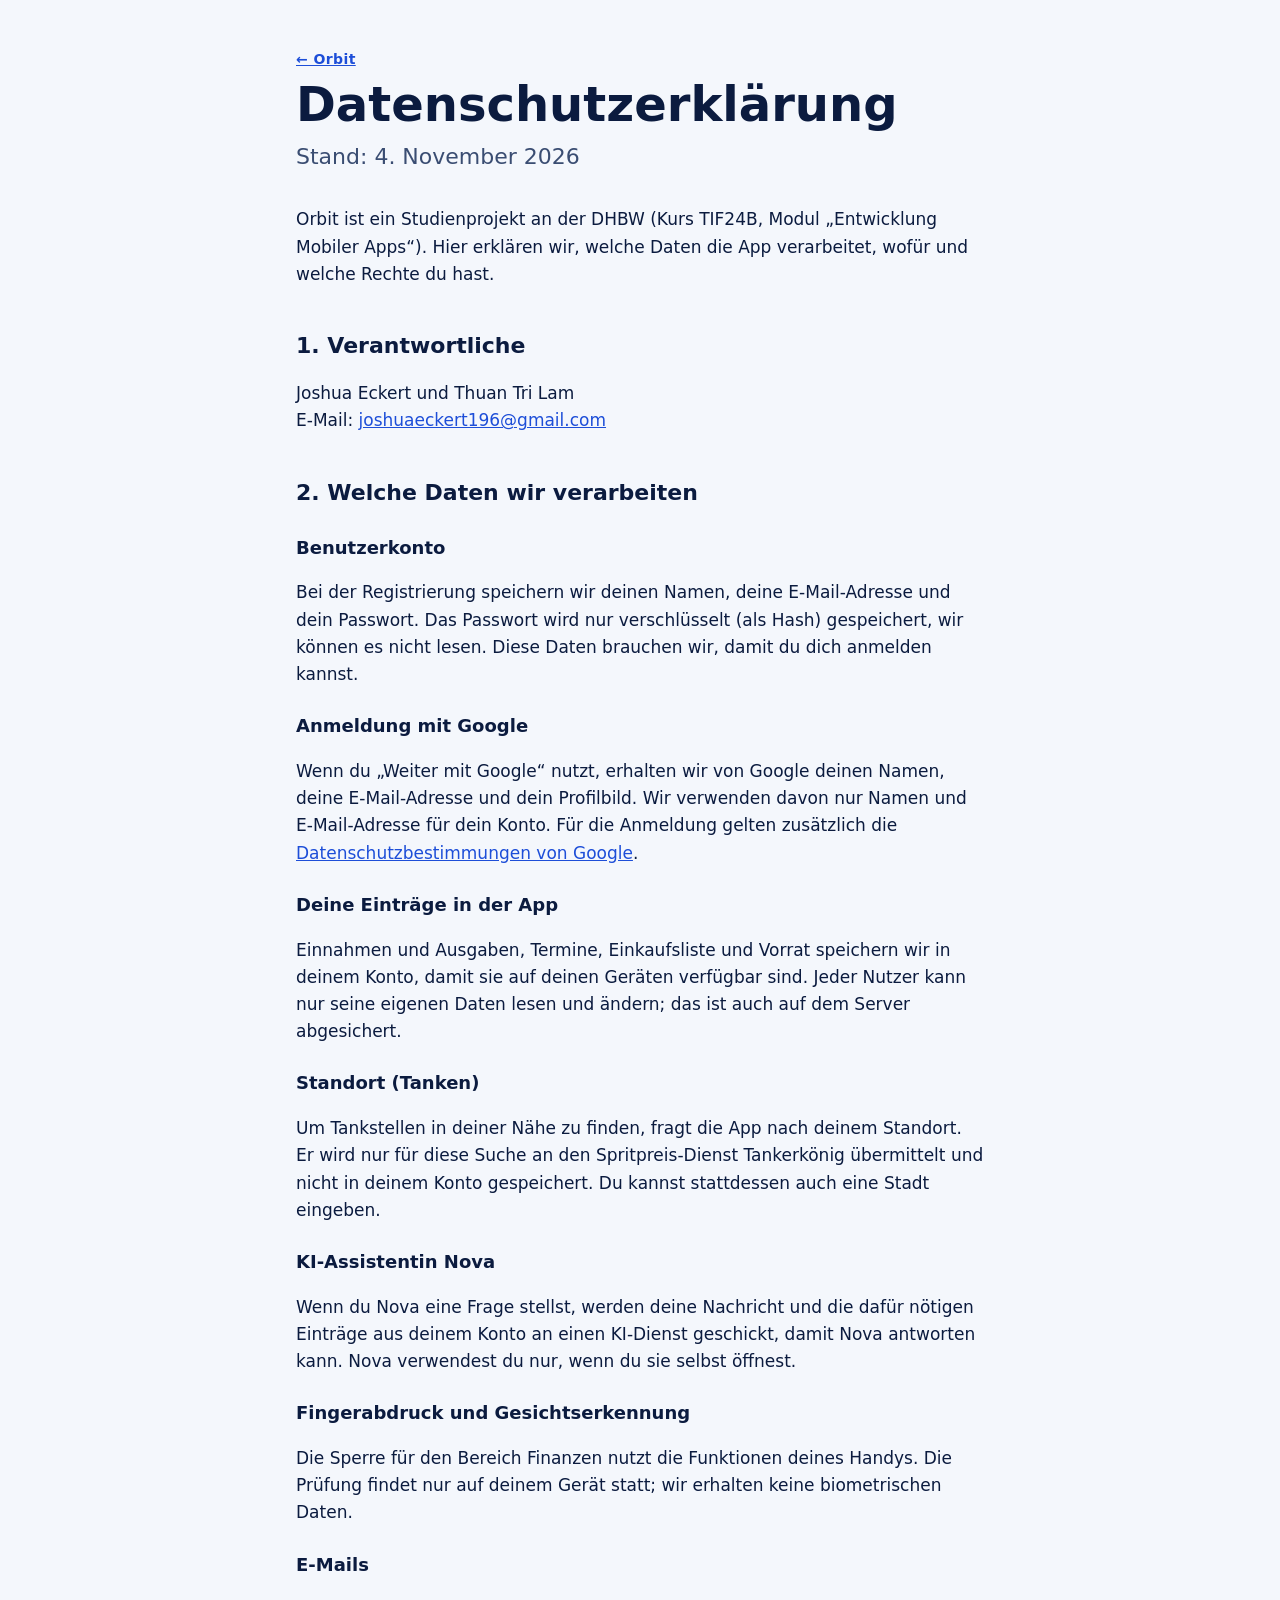
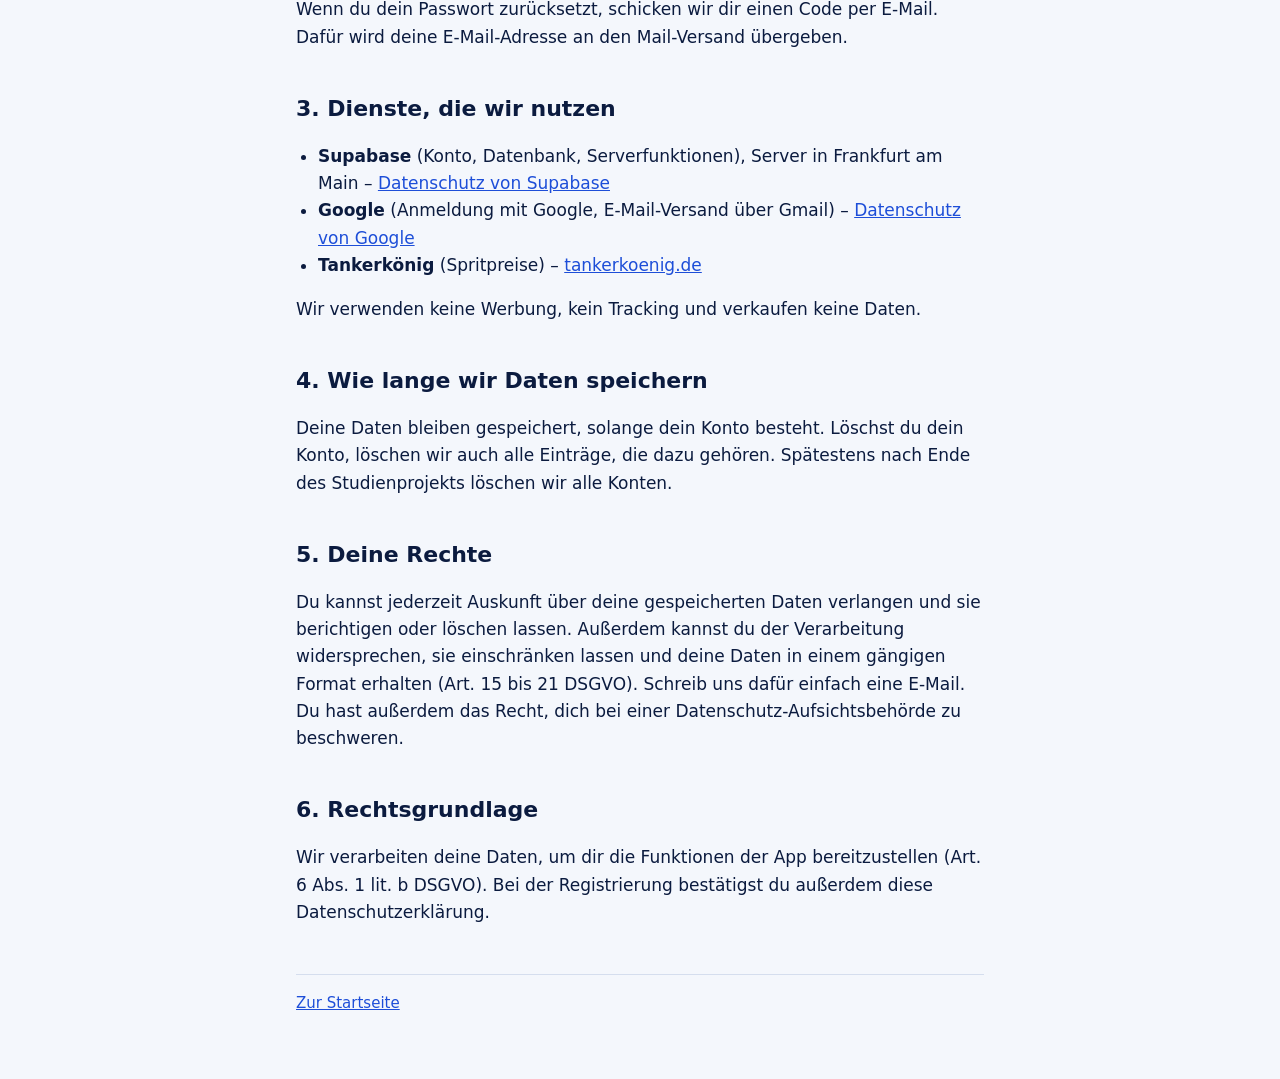
==== datenschutz.html @ d31df5cc "Add files via upload" ====
<!doctype html>
<html lang="de">
<head>
<meta charset="utf-8">
<meta name="viewport" content="width=device-width, initial-scale=1">
<title>Datenschutzerklärung – Orbit</title>
<meta name="description" content="Welche Daten die App Orbit verarbeitet und welche Rechte du hast.">
<link rel="stylesheet" href="style.css">
</head>
<body>
<main>
  <p class="eyebrow"><a href="index.html">← Orbit</a></p>
  <h1>Datenschutzerklärung</h1>
  <p class="lead">Stand: 4. November 2026</p>

  <p>
    Orbit ist ein Studienprojekt an der DHBW (Kurs TIF24B, Modul „Entwicklung
    Mobiler Apps“). Hier erklären wir, welche Daten die App verarbeitet, wofür
    und welche Rechte du hast.
  </p>

  <h2>1. Verantwortliche</h2>
  <p>
    Joshua Eckert und Thuan Tri Lam<br>
    E-Mail: <a href="mailto:joshuaeckert196@gmail.com">joshuaeckert196@gmail.com</a>
  </p>

  <h2>2. Welche Daten wir verarbeiten</h2>

  <h3>Benutzerkonto</h3>
  <p>
    Bei der Registrierung speichern wir deinen Namen, deine E-Mail-Adresse und
    dein Passwort. Das Passwort wird nur verschlüsselt (als Hash) gespeichert,
    wir können es nicht lesen. Diese Daten brauchen wir, damit du dich anmelden
    kannst.
  </p>

  <h3>Anmeldung mit Google</h3>
  <p>
    Wenn du „Weiter mit Google“ nutzt, erhalten wir von Google deinen Namen,
    deine E-Mail-Adresse und dein Profilbild. Wir verwenden davon nur Namen und
    E-Mail-Adresse für dein Konto. Für die Anmeldung gelten zusätzlich die
    <a href="https://policies.google.com/privacy">Datenschutzbestimmungen von Google</a>.
  </p>

  <h3>Deine Einträge in der App</h3>
  <p>
    Einnahmen und Ausgaben, Termine, Einkaufsliste und Vorrat speichern wir in
    deinem Konto, damit sie auf deinen Geräten verfügbar sind. Jeder Nutzer kann
    nur seine eigenen Daten lesen und ändern; das ist auch auf dem Server
    abgesichert.
  </p>

  <h3>Standort (Tanken)</h3>
  <p>
    Um Tankstellen in deiner Nähe zu finden, fragt die App nach deinem
    Standort. Er wird nur für diese Suche an den Spritpreis-Dienst
    Tankerkönig übermittelt und nicht in deinem Konto gespeichert. Du kannst
    stattdessen auch eine Stadt eingeben.
  </p>

  <h3>KI-Assistentin Nova</h3>
  <p>
    Wenn du Nova eine Frage stellst, werden deine Nachricht und die dafür
    nötigen Einträge aus deinem Konto an einen KI-Dienst geschickt, damit Nova
    antworten kann. Nova verwendest du nur, wenn du sie selbst öffnest.
  </p>

  <h3>Fingerabdruck und Gesichtserkennung</h3>
  <p>
    Die Sperre für den Bereich Finanzen nutzt die Funktionen deines Handys.
    Die Prüfung findet nur auf deinem Gerät statt; wir erhalten keine
    biometrischen Daten.
  </p>

  <h3>E-Mails</h3>
  <p>
    Wenn du dein Passwort zurücksetzt, schicken wir dir einen Code per E-Mail.
    Dafür wird deine E-Mail-Adresse an den Mail-Versand übergeben.
  </p>

  <h2>3. Dienste, die wir nutzen</h2>
  <ul>
    <li>
      <strong>Supabase</strong> (Konto, Datenbank, Serverfunktionen), Server in
      Frankfurt am Main –
      <a href="https://supabase.com/privacy">Datenschutz von Supabase</a>
    </li>
    <li>
      <strong>Google</strong> (Anmeldung mit Google, E-Mail-Versand über
      Gmail) –
      <a href="https://policies.google.com/privacy">Datenschutz von Google</a>
    </li>
    <li>
      <strong>Tankerkönig</strong> (Spritpreise) –
      <a href="https://creativecommons.tankerkoenig.de/">tankerkoenig.de</a>
    </li>
  </ul>
  <p>
    Wir verwenden keine Werbung, kein Tracking und verkaufen keine Daten.
  </p>

  <h2>4. Wie lange wir Daten speichern</h2>
  <p>
    Deine Daten bleiben gespeichert, solange dein Konto besteht. Löschst du
    dein Konto, löschen wir auch alle Einträge, die dazu gehören. Spätestens
    nach Ende des Studienprojekts löschen wir alle Konten.
  </p>

  <h2>5. Deine Rechte</h2>
  <p>
    Du kannst jederzeit Auskunft über deine gespeicherten Daten verlangen und
    sie berichtigen oder löschen lassen. Außerdem kannst du der Verarbeitung
    widersprechen, sie einschränken lassen und deine Daten in einem gängigen
    Format erhalten (Art. 15 bis 21 DSGVO). Schreib uns dafür einfach eine
    E-Mail. Du hast außerdem das Recht, dich bei einer
    Datenschutz-Aufsichtsbehörde zu beschweren.
  </p>

  <h2>6. Rechtsgrundlage</h2>
  <p>
    Wir verarbeiten deine Daten, um dir die Funktionen der App bereitzustellen
    (Art. 6 Abs. 1 lit. b DSGVO). Bei der Registrierung bestätigst du außerdem
    diese Datenschutzerklärung.
  </p>

  <footer>
    <a href="index.html">Zur Startseite</a>
  </footer>
</main>
</body>
</html>
---- style.css ----
:root {
  --bg: #f4f7fc;
  --text: #0b1b3f;
  --soft: #3a4d72;
  --accent: #1d4ed8;
  --line: #d5deee;
}

@media (prefers-color-scheme: dark) {
  :root {
    --bg: #050b18;
    --text: #f2f7ff;
    --soft: #c7d6f2;
    --accent: #8fbfff;
    --line: #23314f;
  }
}

* {
  box-sizing: border-box;
}

body {
  margin: 0;
  background: var(--bg);
  color: var(--text);
  font-family: system-ui, -apple-system, "Segoe UI", Roboto, sans-serif;
  font-size: 17px;
  line-height: 1.6;
}

main {
  max-width: 720px;
  margin: 0 auto;
  padding: 48px 16px 64px;
}

h1 {
  margin: 0;
  font-size: 48px;
  line-height: 1.1;
}

h2 {
  margin: 40px 0 8px;
  font-size: 22px;
}

h3 {
  margin: 24px 0 4px;
  font-size: 18px;
}

.eyebrow {
  margin: 0 0 8px;
  color: var(--soft);
  font-size: 14px;
  font-weight: 600;
  letter-spacing: 0.4px;
}

.lead {
  margin: 8px 0 32px;
  color: var(--soft);
  font-size: 22px;
}

a {
  color: var(--accent);
}

ul {
  padding-left: 22px;
}

footer {
  margin-top: 48px;
  padding-top: 16px;
  border-top: 1px solid var(--line);
  color: var(--soft);
  font-size: 15px;
}
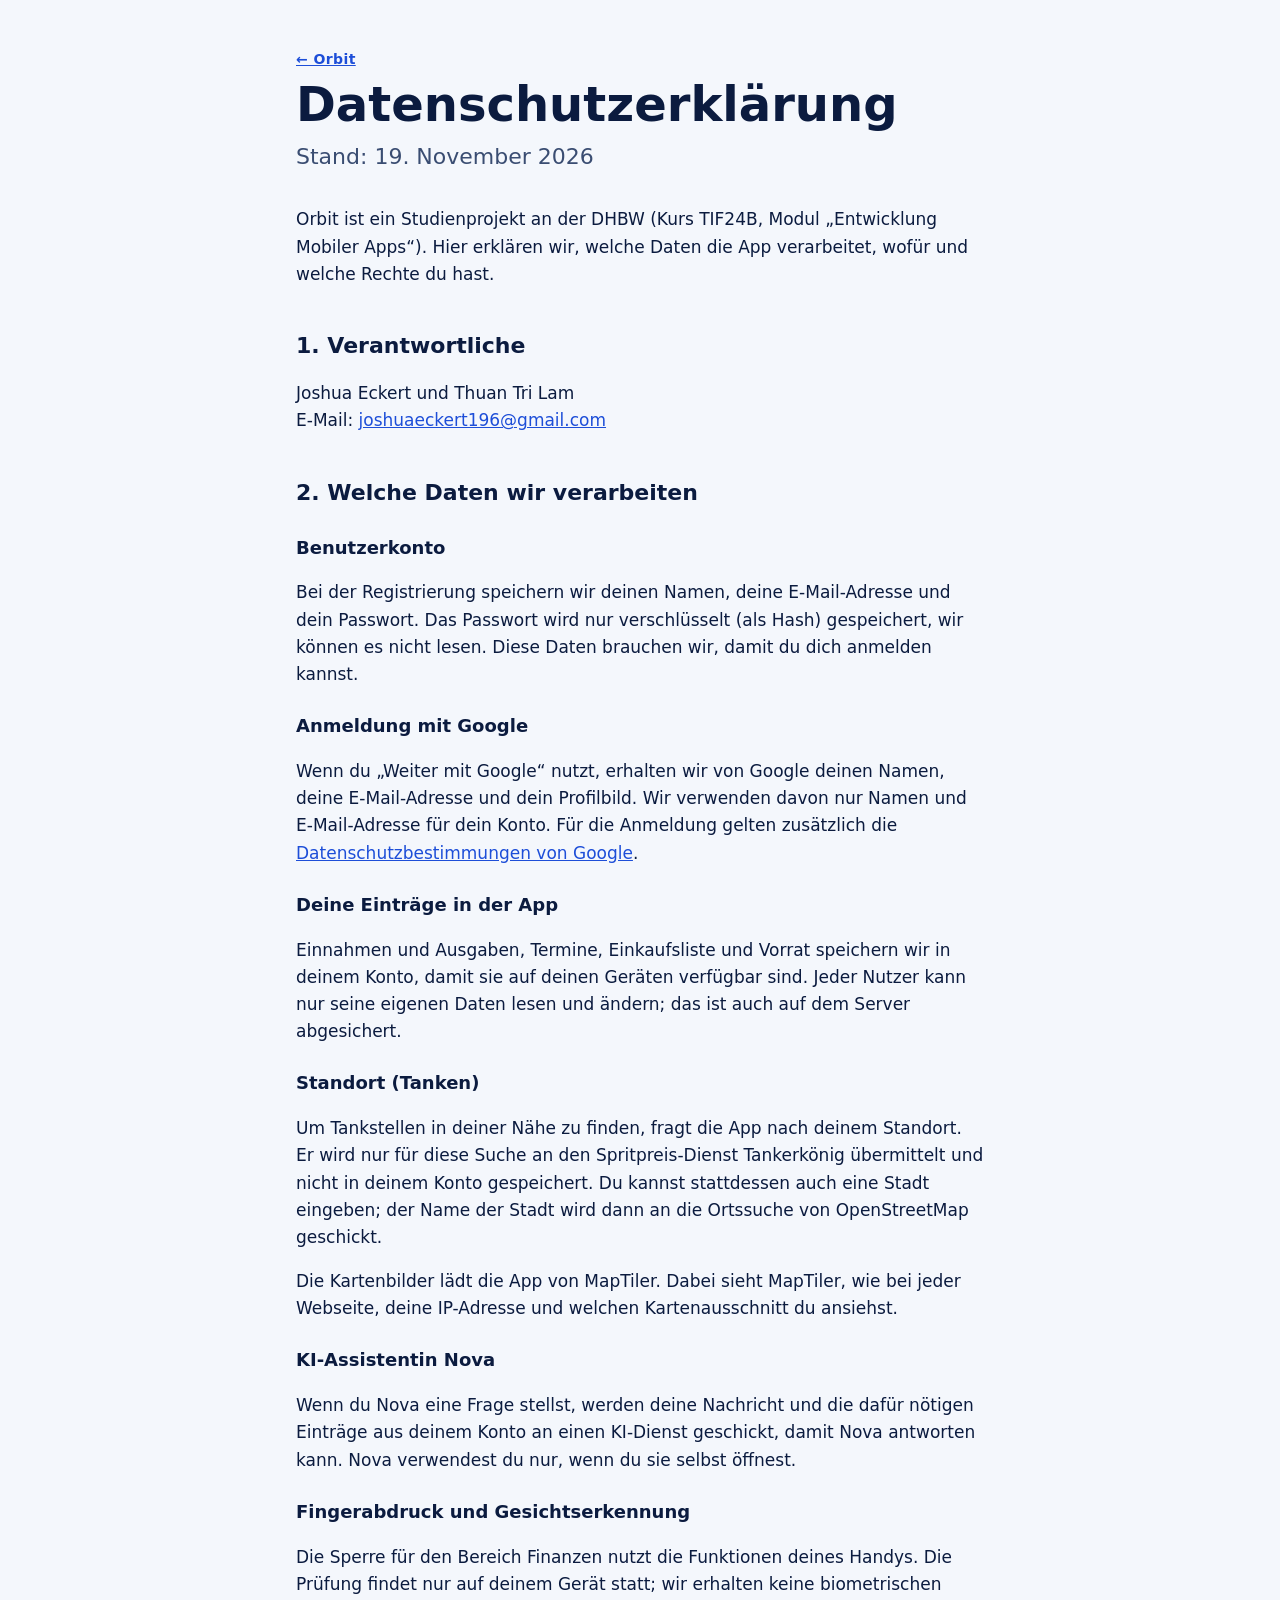
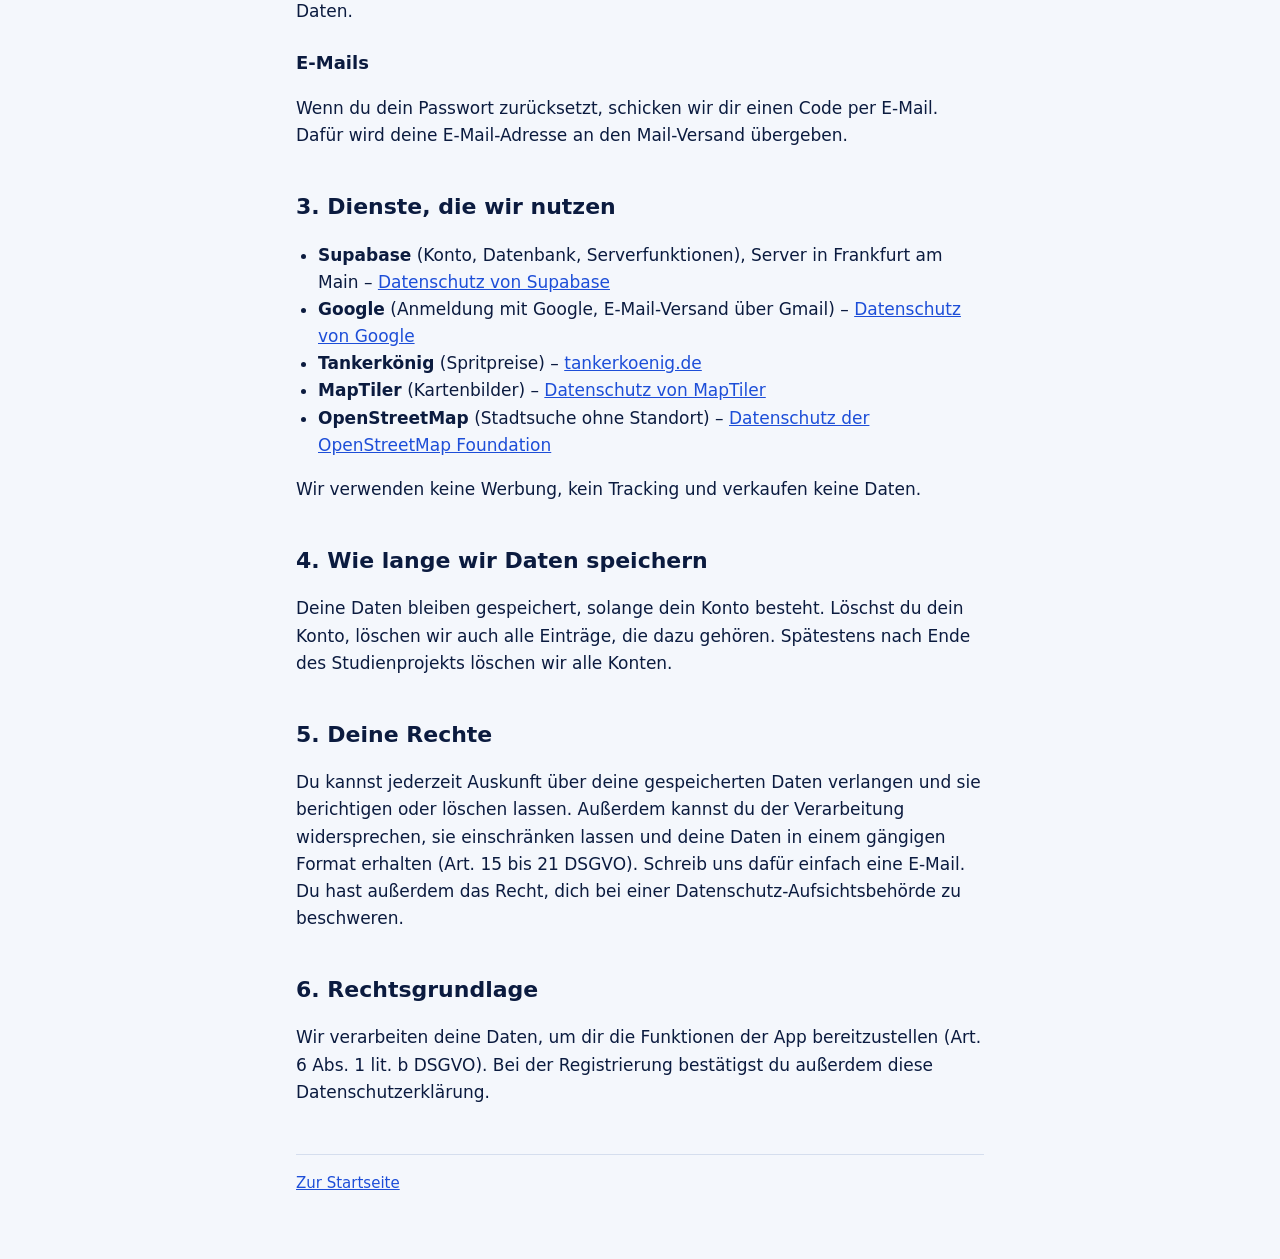
==== commit 5b6a7de5: "Add files via upload Add maps and town search to the privacy policy" ====
--- a/datenschutz.html
+++ b/datenschutz.html
@@ -11,7 +11,7 @@
 <main>
   <p class="eyebrow"><a href="index.html">← Orbit</a></p>
   <h1>Datenschutzerklärung</h1>
-  <p class="lead">Stand: 4. November 2026</p>
+  <p class="lead">Stand: 19. November 2026</p>
 
   <p>
     Orbit ist ein Studienprojekt an der DHBW (Kurs TIF24B, Modul „Entwicklung
@@ -56,7 +56,12 @@
     Um Tankstellen in deiner Nähe zu finden, fragt die App nach deinem
     Standort. Er wird nur für diese Suche an den Spritpreis-Dienst
     Tankerkönig übermittelt und nicht in deinem Konto gespeichert. Du kannst
-    stattdessen auch eine Stadt eingeben.
+    stattdessen auch eine Stadt eingeben; der Name der Stadt wird dann an die
+    Ortssuche von OpenStreetMap geschickt.
+  </p>
+  <p>
+    Die Kartenbilder lädt die App von MapTiler. Dabei sieht MapTiler, wie bei
+    jeder Webseite, deine IP-Adresse und welchen Kartenausschnitt du ansiehst.
   </p>
 
   <h3>KI-Assistentin Nova</h3>
@@ -95,6 +100,14 @@
       <strong>Tankerkönig</strong> (Spritpreise) –
       <a href="https://creativecommons.tankerkoenig.de/">tankerkoenig.de</a>
     </li>
+    <li>
+      <strong>MapTiler</strong> (Kartenbilder) –
+      <a href="https://www.maptiler.com/privacy-policy/">Datenschutz von MapTiler</a>
+    </li>
+    <li>
+      <strong>OpenStreetMap</strong> (Stadtsuche ohne Standort) –
+      <a href="https://osmfoundation.org/wiki/Privacy_Policy">Datenschutz der OpenStreetMap Foundation</a>
+    </li>
   </ul>
   <p>
     Wir verwenden keine Werbung, kein Tracking und verkaufen keine Daten.
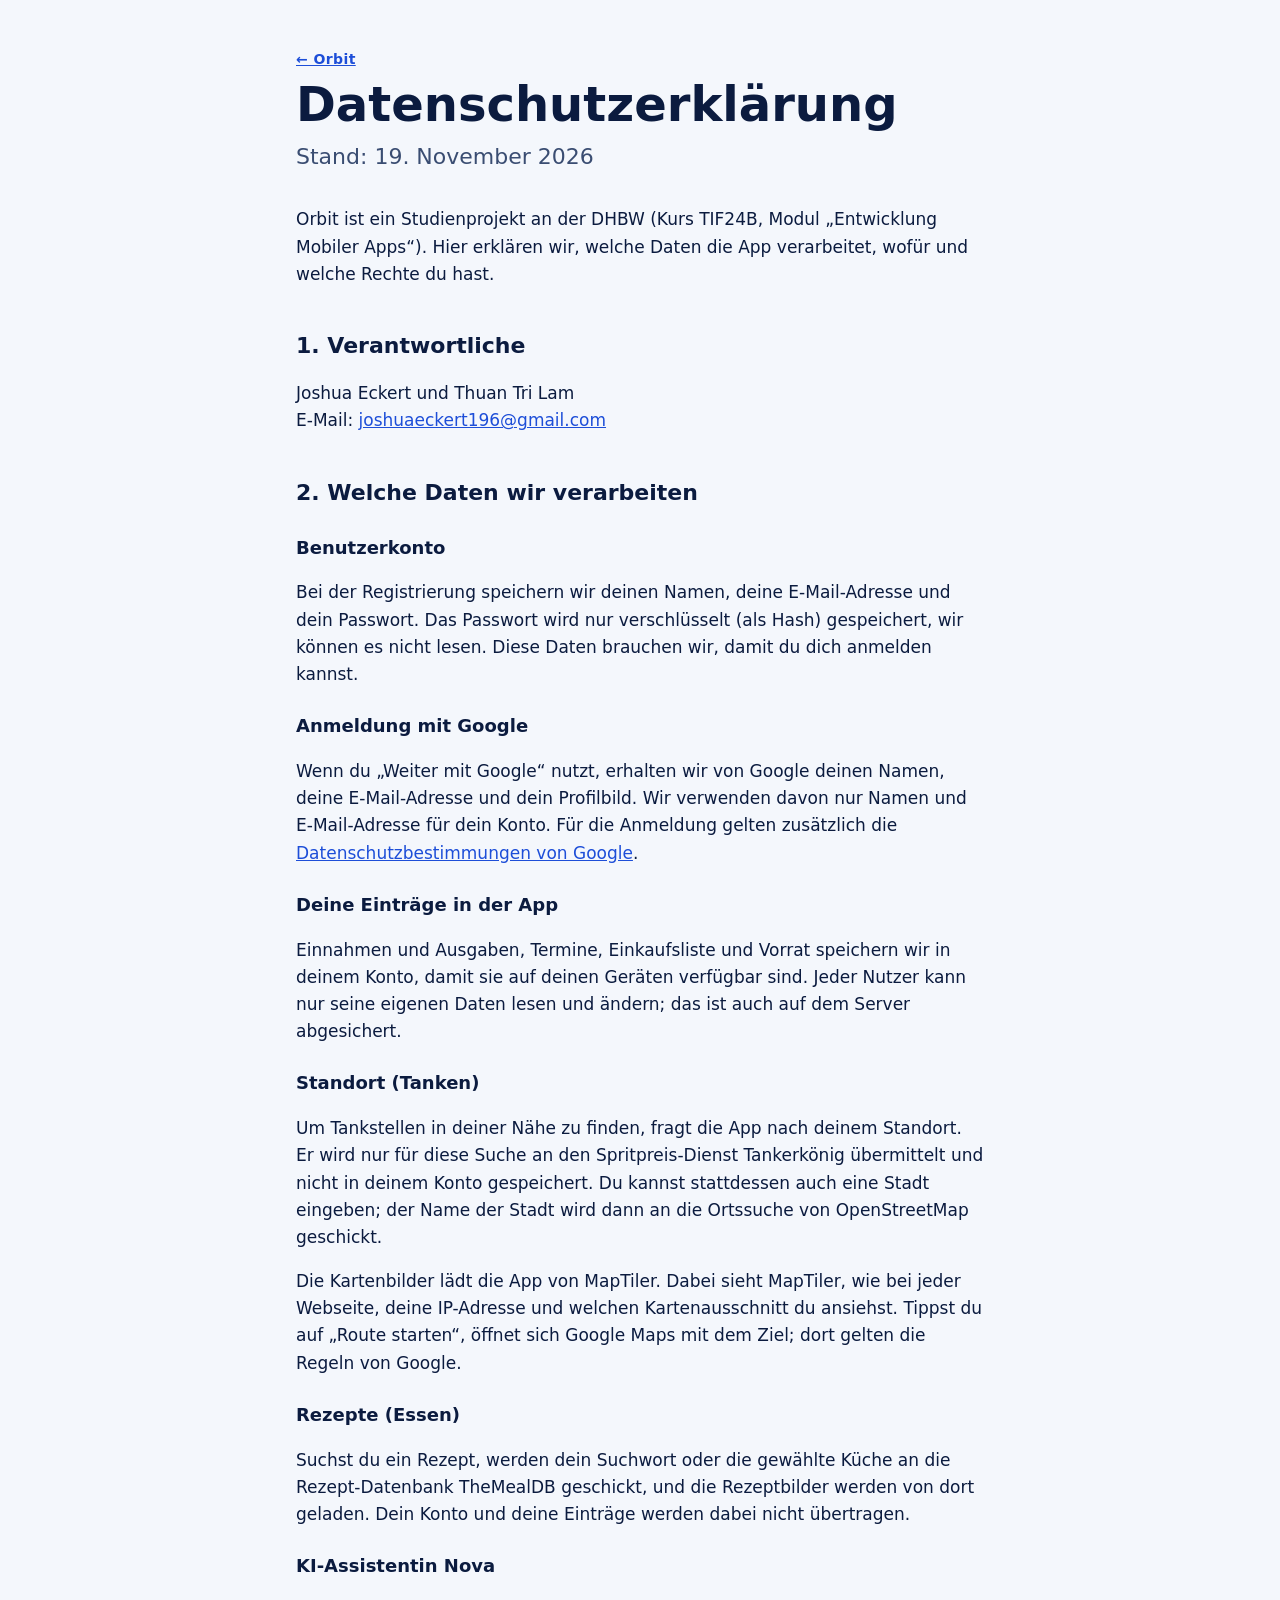
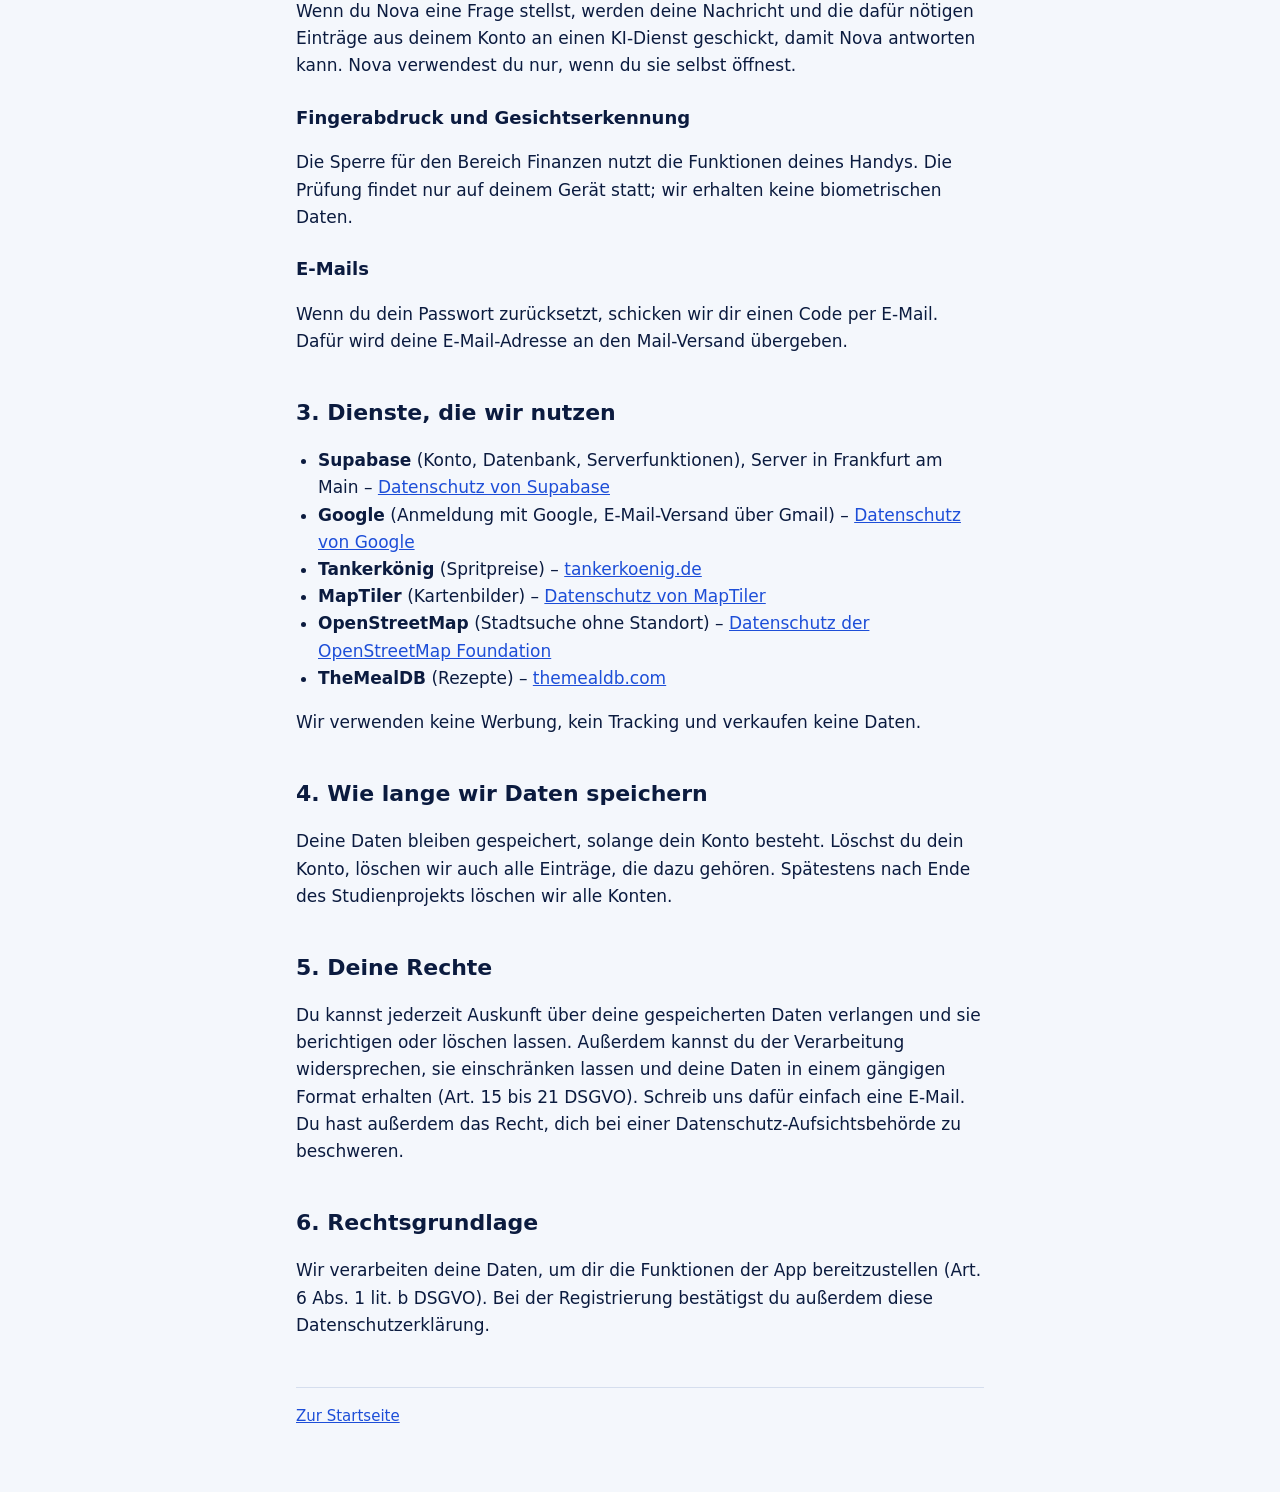
==== commit bbbb7c85: "Add files via upload" ====
--- a/datenschutz.html
+++ b/datenschutz.html
@@ -62,6 +62,16 @@
   <p>
     Die Kartenbilder lädt die App von MapTiler. Dabei sieht MapTiler, wie bei
     jeder Webseite, deine IP-Adresse und welchen Kartenausschnitt du ansiehst.
+    Tippst du auf „Route starten“, öffnet sich Google Maps mit dem Ziel; dort
+    gelten die Regeln von Google.
+  </p>
+
+  <h3>Rezepte (Essen)</h3>
+  <p>
+    Suchst du ein Rezept, werden dein Suchwort oder die gewählte Küche an die
+    Rezept-Datenbank TheMealDB
+    geschickt, und die Rezeptbilder werden von dort geladen. Dein Konto und
+    deine Einträge werden dabei nicht übertragen.
   </p>
 
   <h3>KI-Assistentin Nova</h3>
@@ -108,6 +118,10 @@
       <strong>OpenStreetMap</strong> (Stadtsuche ohne Standort) –
       <a href="https://osmfoundation.org/wiki/Privacy_Policy">Datenschutz der OpenStreetMap Foundation</a>
     </li>
+    <li>
+      <strong>TheMealDB</strong> (Rezepte) –
+      <a href="https://www.themealdb.com/">themealdb.com</a>
+    </li>
   </ul>
   <p>
     Wir verwenden keine Werbung, kein Tracking und verkaufen keine Daten.
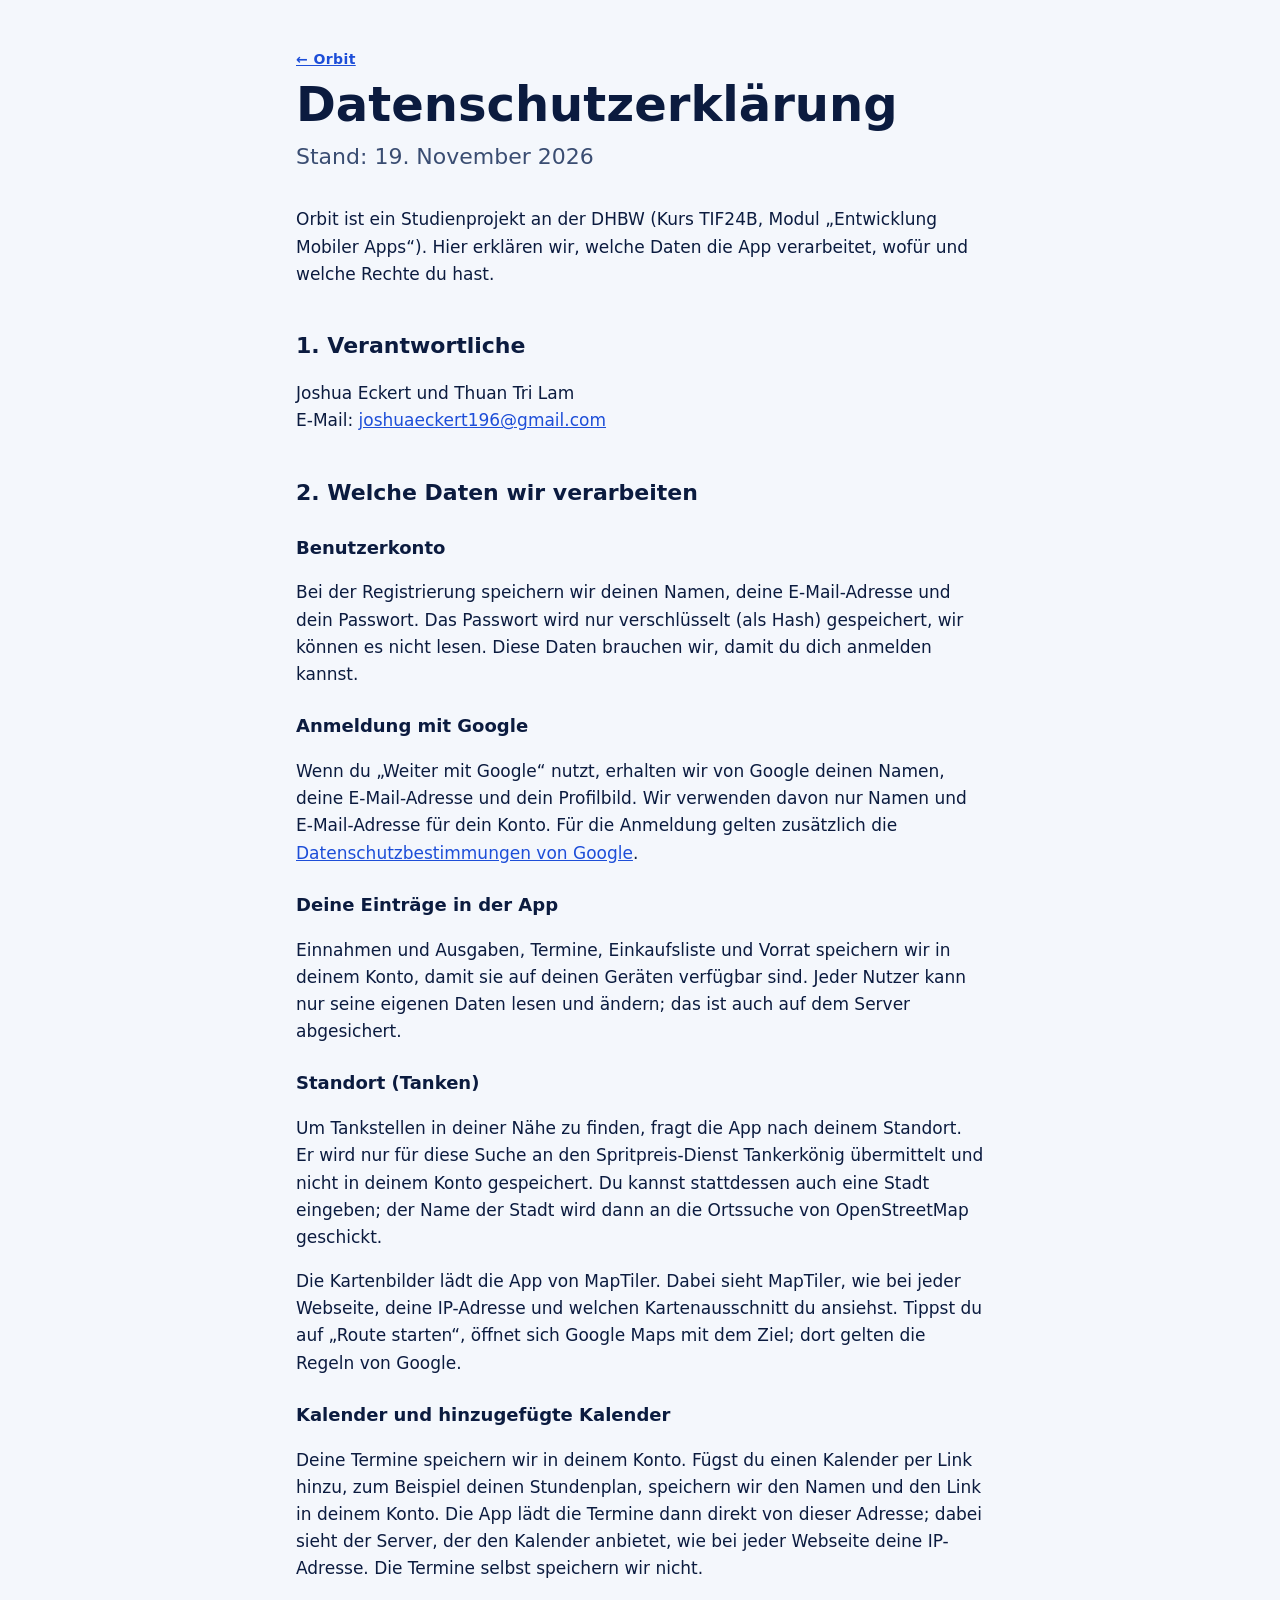
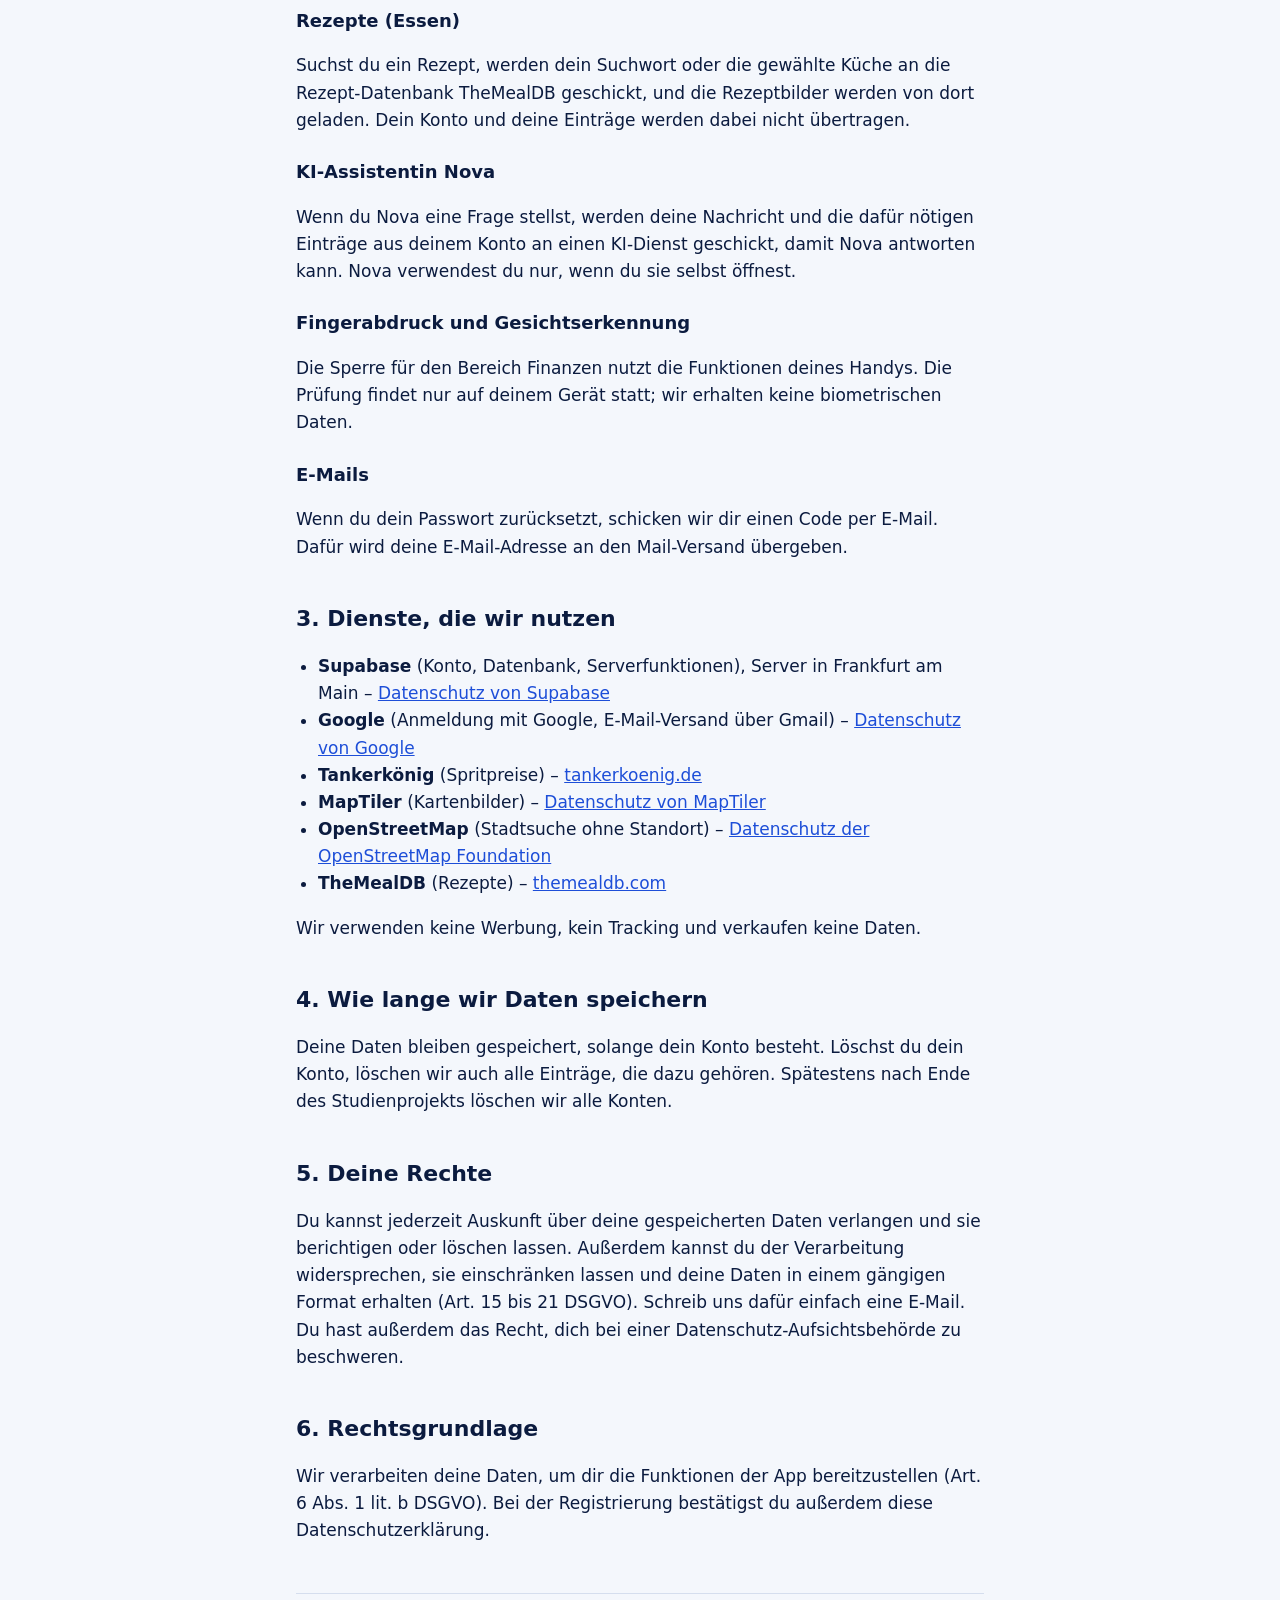
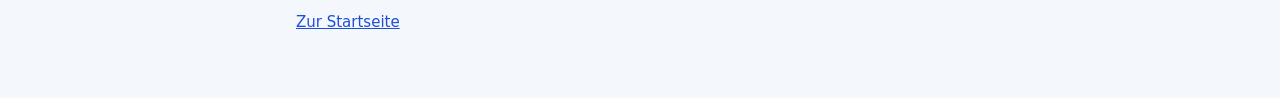
==== commit 76fa4b02: "Add files via upload Kalender und hinzugefügte Kalender" ====
--- a/datenschutz.html
+++ b/datenschutz.html
@@ -64,6 +64,15 @@
     jeder Webseite, deine IP-Adresse und welchen Kartenausschnitt du ansiehst.
     Tippst du auf „Route starten“, öffnet sich Google Maps mit dem Ziel; dort
     gelten die Regeln von Google.
+  </p>
+
+  <h3>Kalender und hinzugefügte Kalender</h3>
+  <p>
+    Deine Termine speichern wir in deinem Konto. Fügst du einen Kalender per
+    Link hinzu, zum Beispiel deinen Stundenplan, speichern wir den Namen und
+    den Link in deinem Konto. Die App lädt die Termine dann direkt von dieser
+    Adresse; dabei sieht der Server, der den Kalender anbietet, wie bei jeder
+    Webseite deine IP-Adresse. Die Termine selbst speichern wir nicht.
   </p>
 
   <h3>Rezepte (Essen)</h3>
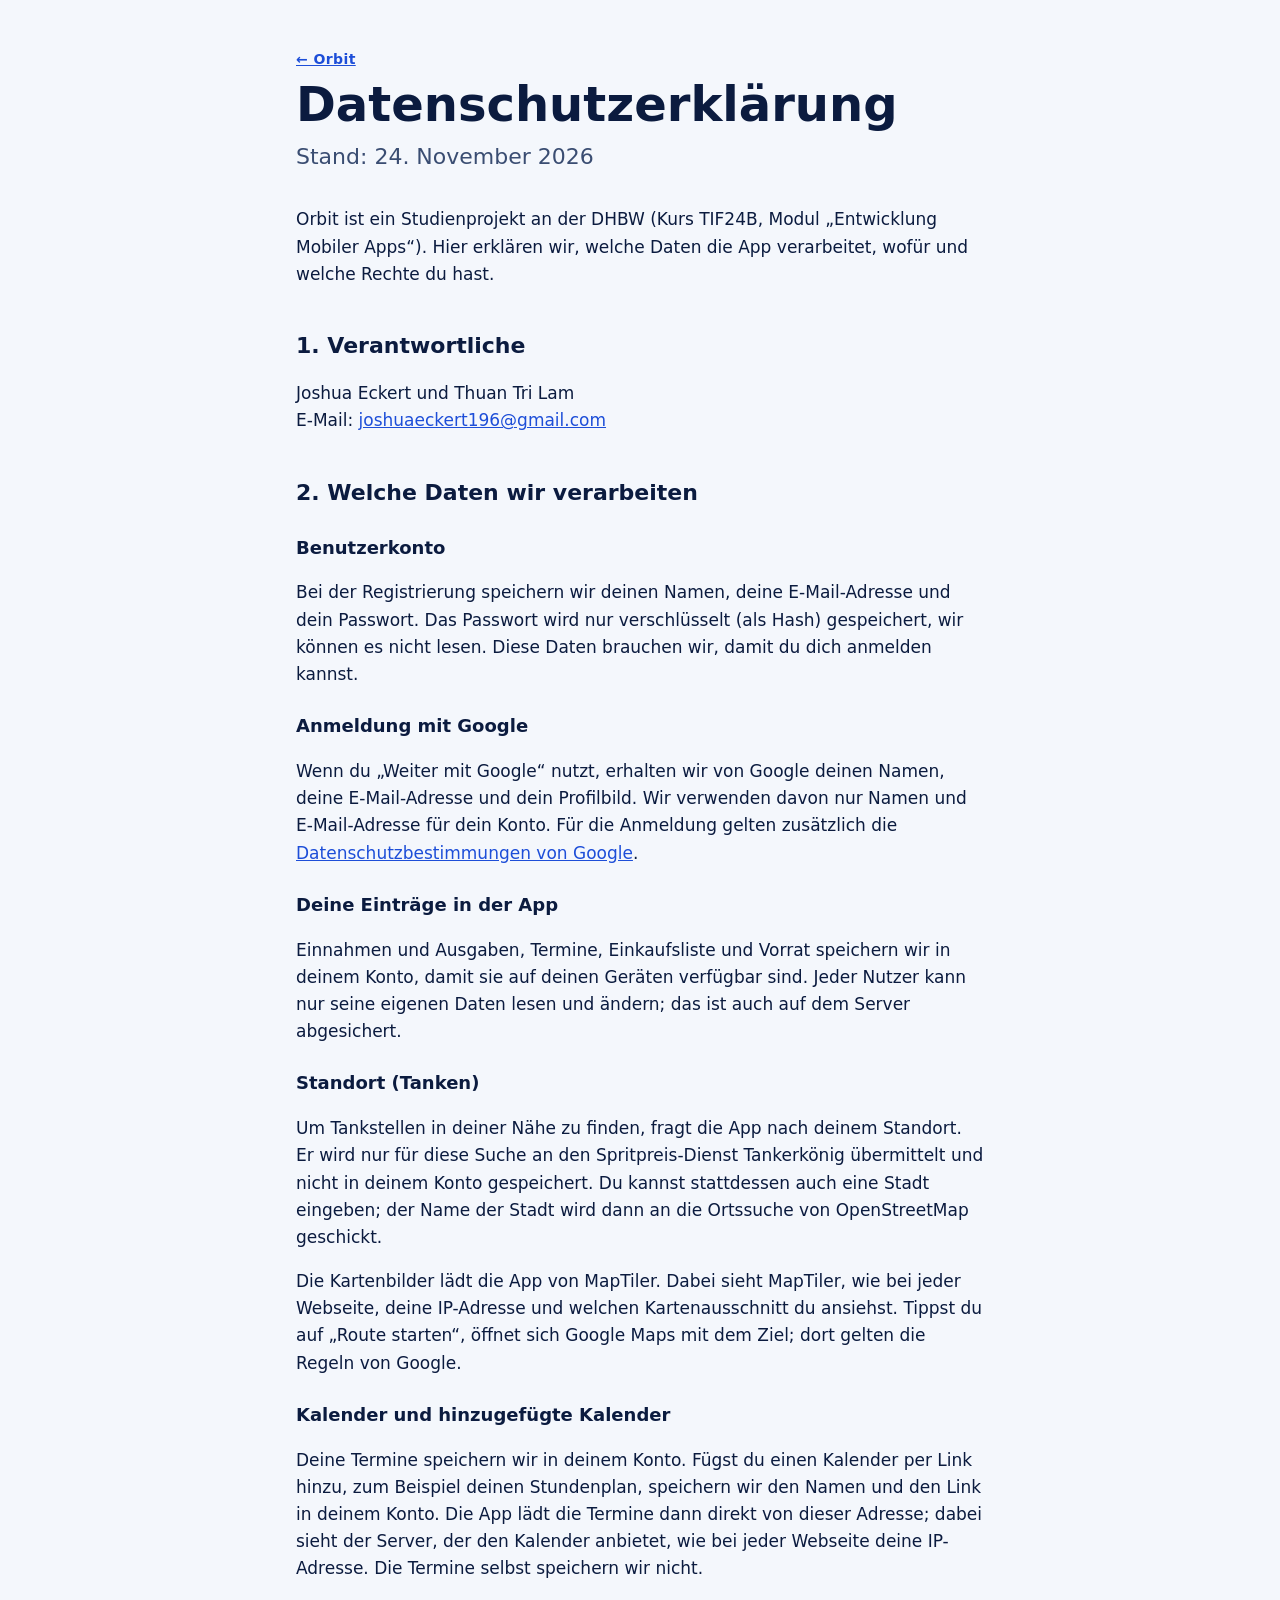
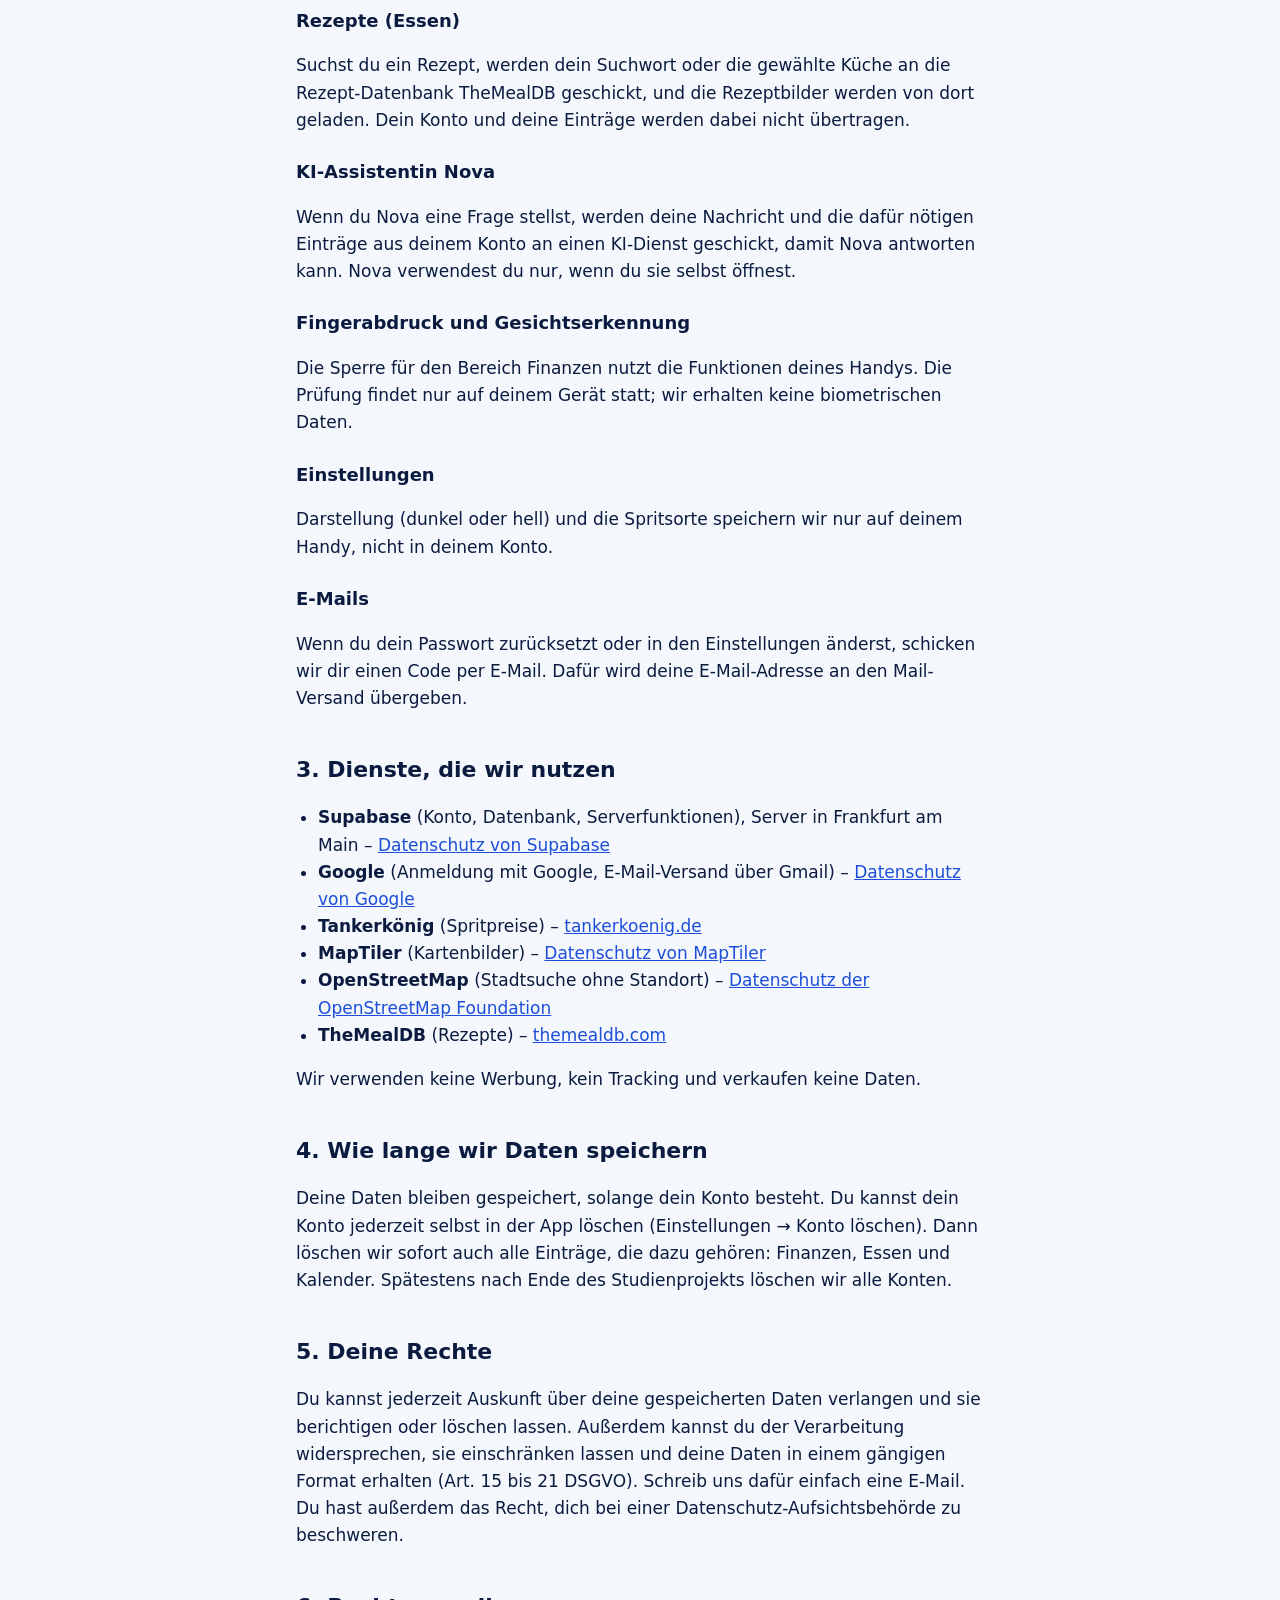
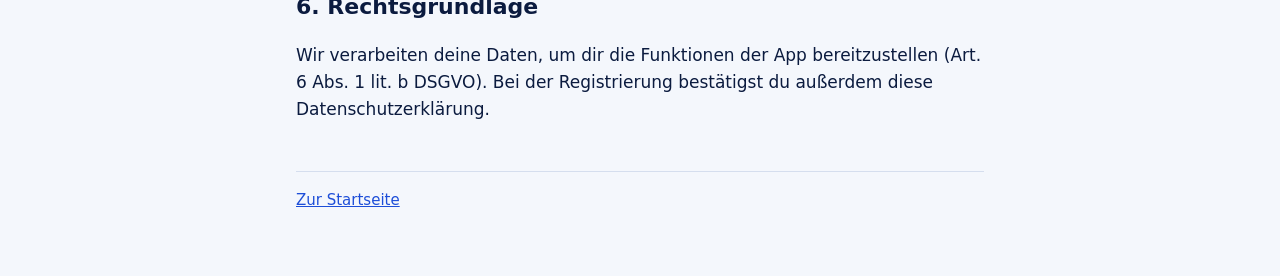
==== commit 34a2404a: "Add files via upload Neuer Abschnitt „Einstellungen“: Darstellung und Spritsorte bleiben nur auf dem" ====
--- a/datenschutz.html
+++ b/datenschutz.html
@@ -11,7 +11,7 @@
 <main>
   <p class="eyebrow"><a href="index.html">← Orbit</a></p>
   <h1>Datenschutzerklärung</h1>
-  <p class="lead">Stand: 19. November 2026</p>
+  <p class="lead">Stand: 24. November 2026</p>
 
   <p>
     Orbit ist ein Studienprojekt an der DHBW (Kurs TIF24B, Modul „Entwicklung
@@ -97,10 +97,17 @@
     biometrischen Daten.
   </p>
 
+  <h3>Einstellungen</h3>
+  <p>
+    Darstellung (dunkel oder hell) und die Spritsorte speichern wir nur auf
+    deinem Handy, nicht in deinem Konto.
+  </p>
+
   <h3>E-Mails</h3>
   <p>
-    Wenn du dein Passwort zurücksetzt, schicken wir dir einen Code per E-Mail.
-    Dafür wird deine E-Mail-Adresse an den Mail-Versand übergeben.
+    Wenn du dein Passwort zurücksetzt oder in den Einstellungen änderst,
+    schicken wir dir einen Code per E-Mail. Dafür wird deine E-Mail-Adresse an
+    den Mail-Versand übergeben.
   </p>
 
   <h2>3. Dienste, die wir nutzen</h2>
@@ -138,9 +145,11 @@
 
   <h2>4. Wie lange wir Daten speichern</h2>
   <p>
-    Deine Daten bleiben gespeichert, solange dein Konto besteht. Löschst du
-    dein Konto, löschen wir auch alle Einträge, die dazu gehören. Spätestens
-    nach Ende des Studienprojekts löschen wir alle Konten.
+    Deine Daten bleiben gespeichert, solange dein Konto besteht. Du kannst
+    dein Konto jederzeit selbst in der App löschen (Einstellungen → Konto
+    löschen). Dann löschen wir sofort auch alle Einträge, die dazu gehören:
+    Finanzen, Essen und Kalender. Spätestens nach Ende des Studienprojekts
+    löschen wir alle Konten.
   </p>
 
   <h2>5. Deine Rechte</h2>
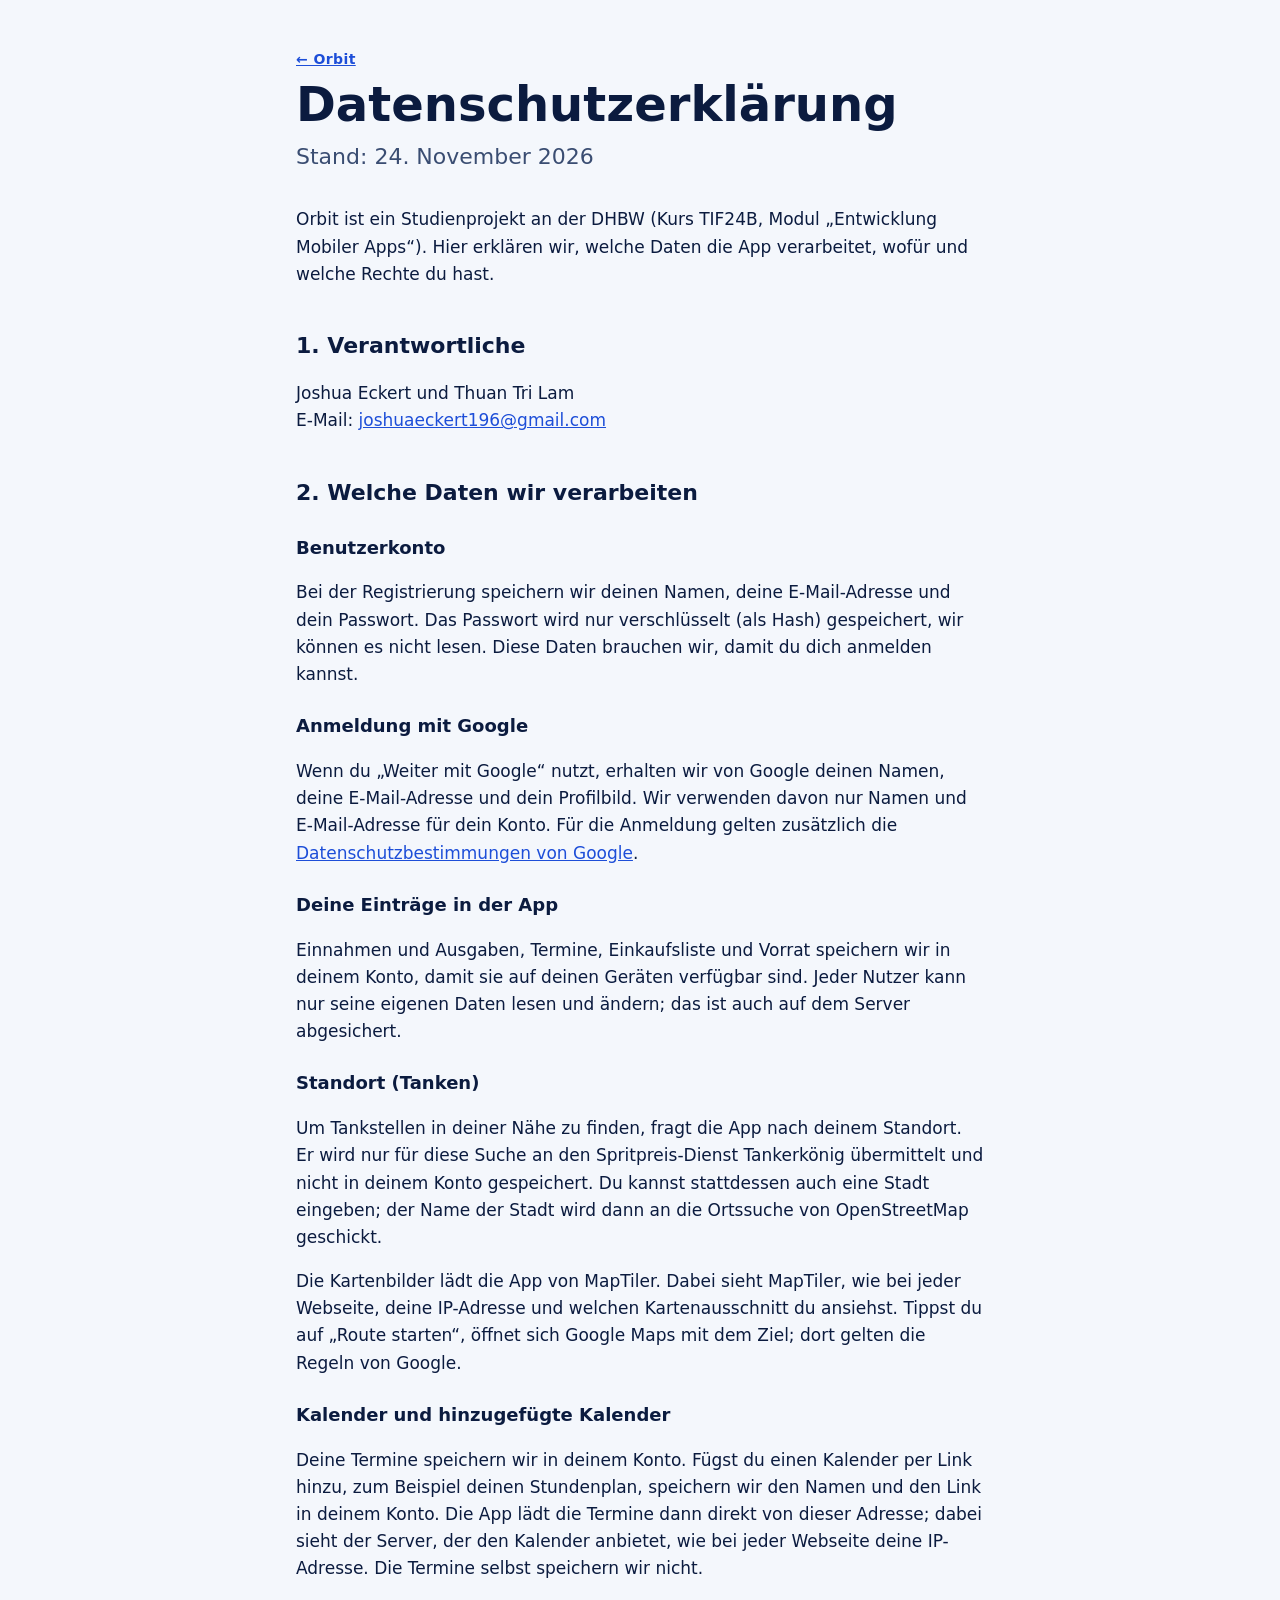
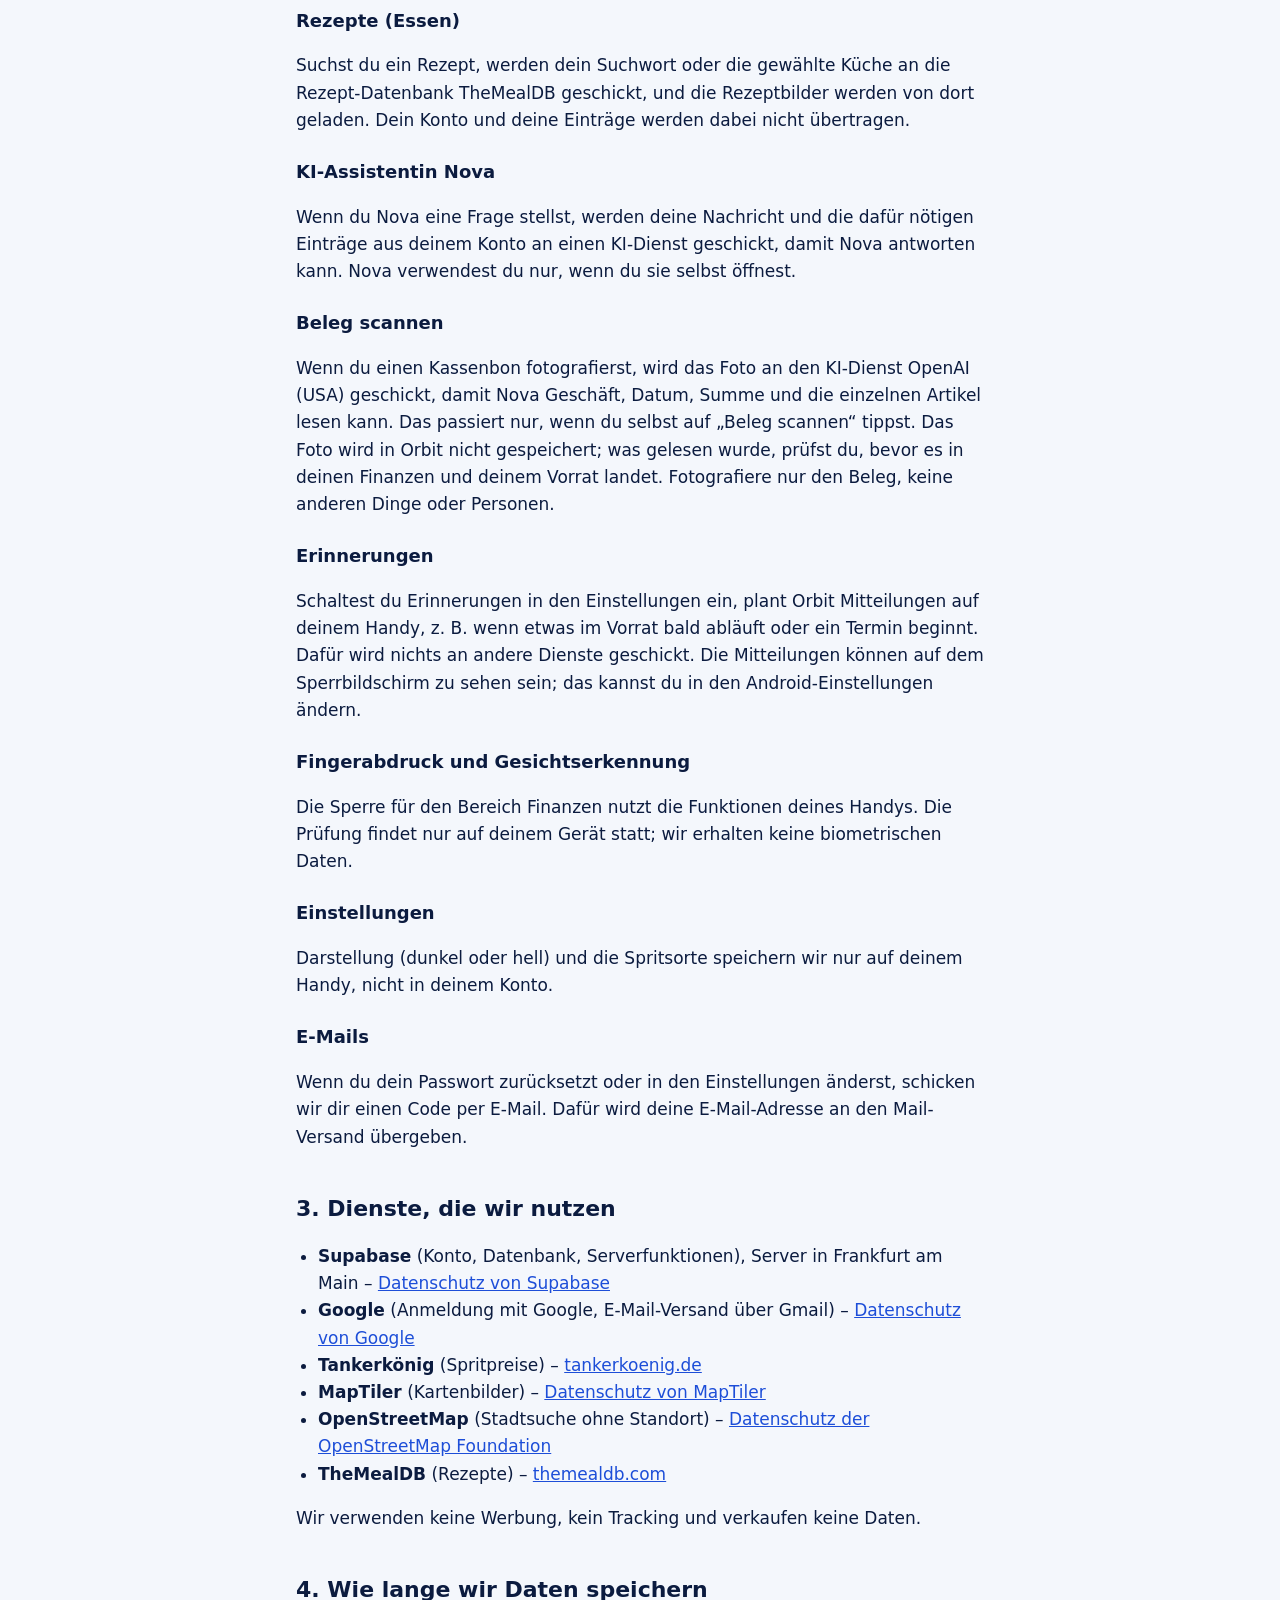
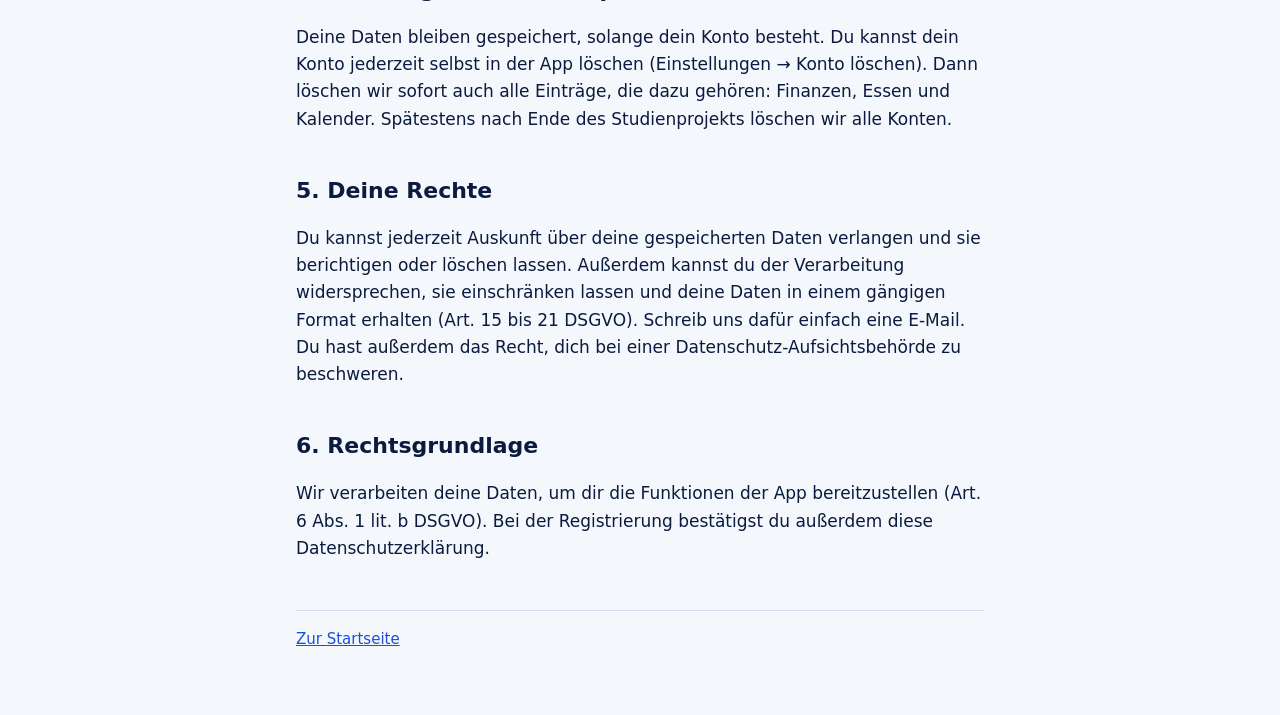
==== commit 22880f32: "Add files via upload  - Beleg scannen: Das Foto geht an OpenAI (USA), nur wenn du selbst scannst. Es" ====
--- a/datenschutz.html
+++ b/datenschutz.html
@@ -90,6 +90,25 @@
     antworten kann. Nova verwendest du nur, wenn du sie selbst öffnest.
   </p>
 
+  <h3>Beleg scannen</h3>
+  <p>
+    Wenn du einen Kassenbon fotografierst, wird das Foto an den KI-Dienst
+    OpenAI (USA) geschickt, damit Nova Geschäft, Datum, Summe und die
+    einzelnen Artikel lesen kann. Das passiert nur, wenn du selbst auf
+    „Beleg scannen“ tippst. Das Foto wird in Orbit nicht gespeichert; was
+    gelesen wurde, prüfst du, bevor es in deinen Finanzen und deinem Vorrat
+    landet. Fotografiere nur den Beleg, keine anderen Dinge oder Personen.
+  </p>
+
+  <h3>Erinnerungen</h3>
+  <p>
+    Schaltest du Erinnerungen in den Einstellungen ein, plant Orbit
+    Mitteilungen auf deinem Handy, z. B. wenn etwas im Vorrat bald abläuft
+    oder ein Termin beginnt. Dafür wird nichts an andere Dienste geschickt.
+    Die Mitteilungen können auf dem Sperrbildschirm zu sehen sein; das
+    kannst du in den Android-Einstellungen ändern.
+  </p>
+
   <h3>Fingerabdruck und Gesichtserkennung</h3>
   <p>
     Die Sperre für den Bereich Finanzen nutzt die Funktionen deines Handys.
